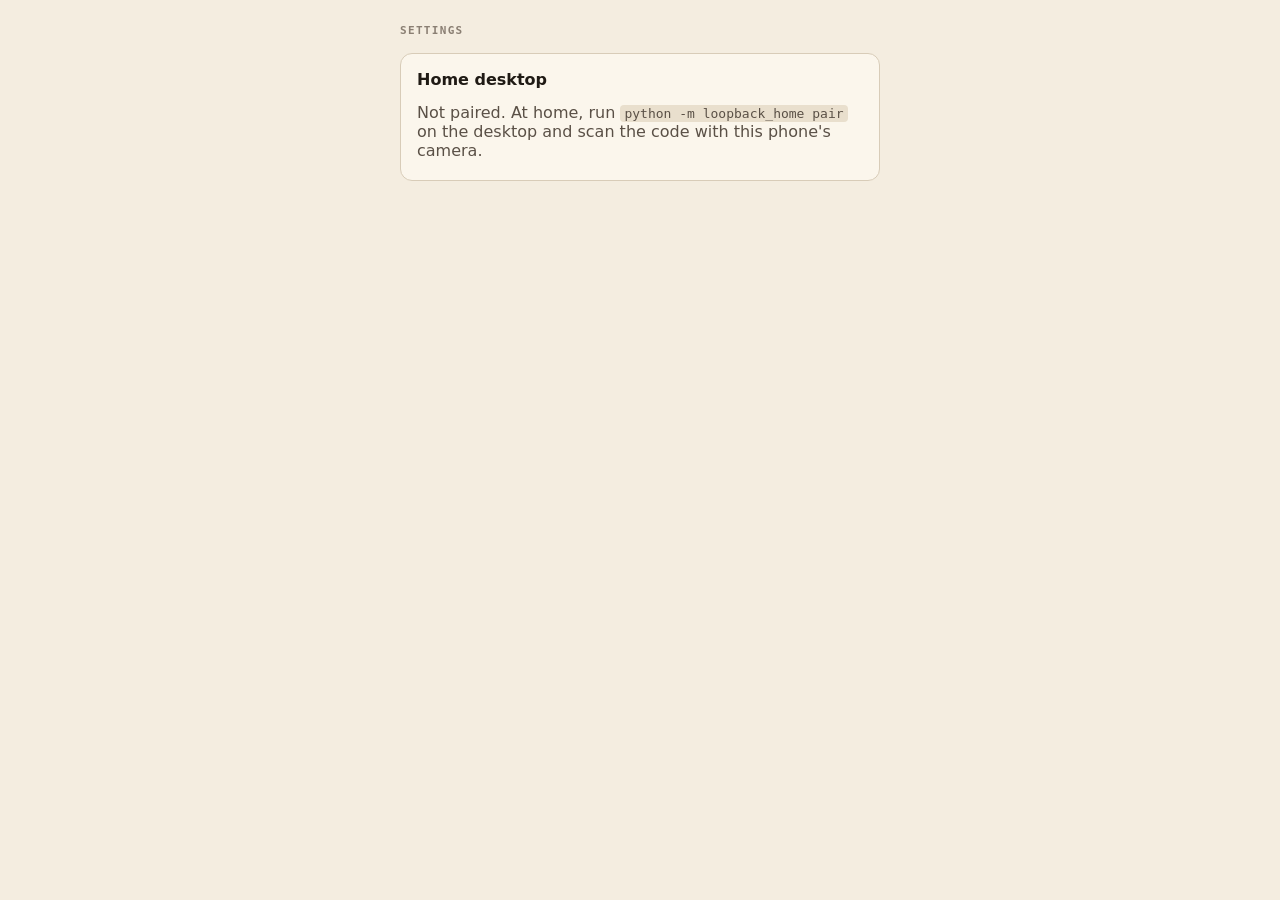
==== index.html @ 72ccd010 "publish 2026-09-13T17:46:12" ====
<!doctype html>
<html lang="en">
  <head>
    <meta charset="UTF-8" />
    <meta name="viewport" content="width=device-width, initial-scale=1, viewport-fit=cover" />
    <meta name="theme-color" content="#f4ede0" />
    <link rel="icon" href="/icon-192.png" />
    <title>LoopBack</title>
    <script type="module" crossorigin src="/assets/index-c_p_QL06.js"></script>
    <link rel="stylesheet" crossorigin href="/assets/index-CnrG-cSB.css">
  <link rel="manifest" href="/manifest.webmanifest"></head>
  <body>
    <div id="root"></div>
  </body>
</html>
---- assets/index-CnrG-cSB.css ----
:root{--paper: #f4ede0;--paper-deep: #e9dfcd;--ink: #1f1a14;--ink-soft: #5a5046;--ink-mute: #8a7f73;--rule: #d8ccb8;--sienna: #b5532f;--sienna-deep: #8f3e22;--home: #3d6b5a;--clickup: #6b5bd6;--ok: #3d6b5a;--warn: #8f3e22;color-scheme:light;font-family:system-ui,-apple-system,Segoe UI,Roboto,sans-serif;color:var(--ink);background:var(--paper)}*{box-sizing:border-box}body{margin:0;background:var(--paper)}button{font:inherit}.screen{min-height:100dvh;display:flex;flex-direction:column;gap:16px;padding:24px 20px calc(24px + env(safe-area-inset-bottom));max-width:520px;margin:0 auto}.row{display:flex;align-items:center;gap:12px}.between{justify-content:space-between}.grow{flex:1}.eyebrow{margin:0;font:600 11px/1.2 ui-monospace,monospace;letter-spacing:.12em;text-transform:uppercase;color:var(--ink-mute)}.muted{color:var(--ink-soft);margin:4px 0}.ok{color:var(--ok);font-weight:600}.warn{color:var(--warn);font-weight:600}.card{background:#fbf6ec;border:1px solid var(--rule);border-radius:12px;padding:16px;display:flex;flex-direction:column;gap:10px}.card h2{margin:0;font-size:16px}.btn{border:1px solid var(--ink);background:transparent;color:var(--ink);border-radius:999px;padding:12px 18px;min-height:48px}.btn-primary{border:none;background:var(--sienna);color:var(--paper);border-radius:999px;padding:14px 20px;min-height:52px;font-weight:600}.btn-text{border:none;background:none;color:var(--ink-soft);text-decoration:underline;padding:8px;min-height:44px}.btn:disabled,.btn-primary:disabled{opacity:.5}.pill{font:600 12px/1 ui-monospace,monospace;padding:6px 10px;border-radius:999px;background:var(--paper-deep);border:none;color:var(--ink);min-height:32px}.record-button{width:112px;height:112px;border-radius:50%;border:none;background:var(--sienna);color:var(--paper);font-size:40px;box-shadow:0 0 0 8px #e8b8a577,0 12px 30px -12px var(--sienna-deep)}.stop-button{width:112px;height:112px;border-radius:50%;border:4px solid var(--sienna);background:var(--paper);display:grid;place-items:center}.stop-button span{width:32px;height:32px;border-radius:6px;background:var(--sienna)}.timer{font:500 56px/1 ui-monospace,monospace;font-variant-numeric:tabular-nums;margin:0}.center{display:flex;flex-direction:column;align-items:center;gap:12px}.mode-row{display:grid;grid-template-columns:repeat(3,1fr);gap:8px}.mode-row button{border:1px solid var(--rule);background:#fbf6ec;border-radius:12px;min-height:56px;color:var(--ink)}.outcomes{list-style:none;margin:0;padding:0;display:flex;flex-direction:column;gap:6px;font:13px/1.3 ui-monospace,monospace;color:var(--ink-soft)}.banner{border:1px solid var(--rule);background:#fbf6ec;border-radius:10px;padding:12px}.dest-home{color:var(--home)}.dest-clickup{color:var(--clickup)}.field{width:100%;border:2px solid var(--rule);border-radius:12px;padding:14px;font:18px/1.4 inherit;background:#fffdf8;color:var(--ink);resize:vertical}.field.home{border-color:var(--home)}.field.clickup{border-color:var(--clickup)}.sheet{position:fixed;inset:auto 0 0;background:var(--paper);border-top:1px solid var(--rule);border-radius:16px 16px 0 0;padding:20px 20px calc(20px + env(safe-area-inset-bottom));max-height:85dvh;overflow:auto;box-shadow:0 -12px 40px #0002}.tag-grid{display:grid;grid-template-columns:repeat(2,1fr);gap:10px}.tag-grid button{min-height:64px;border-radius:12px;border:1px solid var(--rule);background:#fbf6ec;font-size:16px}.tag-grid button[aria-pressed=true]{border:2px solid var(--sienna)}.list{list-style:none;margin:0;padding:0;display:flex;flex-direction:column;gap:8px}.list li{display:flex;justify-content:space-between;gap:8px;padding:10px 0;border-bottom:1px solid var(--rule)}code{font-size:13px;background:var(--paper-deep);padding:1px 4px;border-radius:4px}
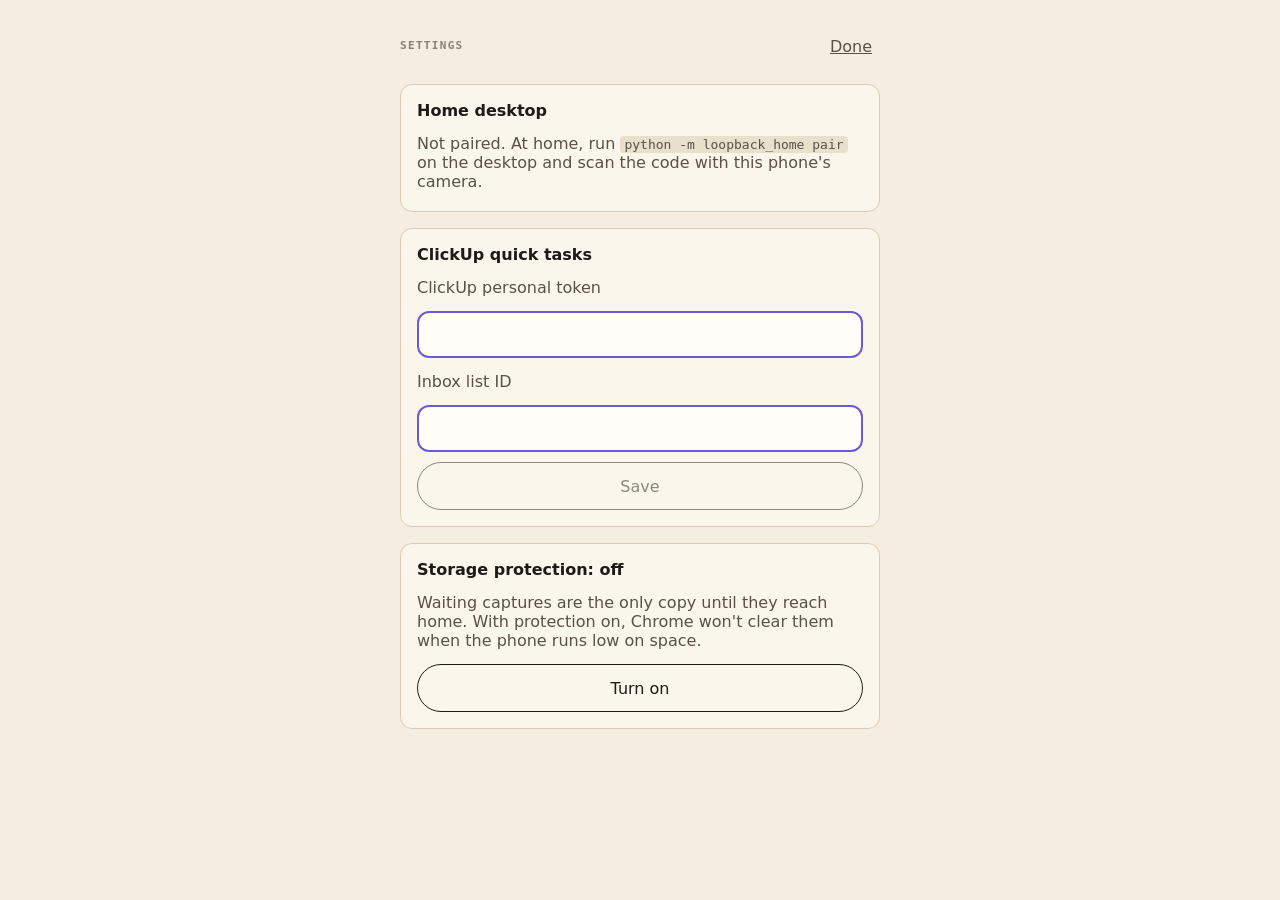
==== commit 826b4212: "publish 2026-09-15T22:42:50" ====
--- a/index.html
+++ b/index.html
@@ -6,7 +6,7 @@
     <meta name="theme-color" content="#f4ede0" />
     <link rel="icon" href="/icon-192.png" />
     <title>LoopBack</title>
-    <script type="module" crossorigin src="/assets/index-c_p_QL06.js"></script>
+    <script type="module" crossorigin src="/assets/index-CykoZ7gj.js"></script>
     <link rel="stylesheet" crossorigin href="/assets/index-CnrG-cSB.css">
   <link rel="manifest" href="/manifest.webmanifest"></head>
   <body>
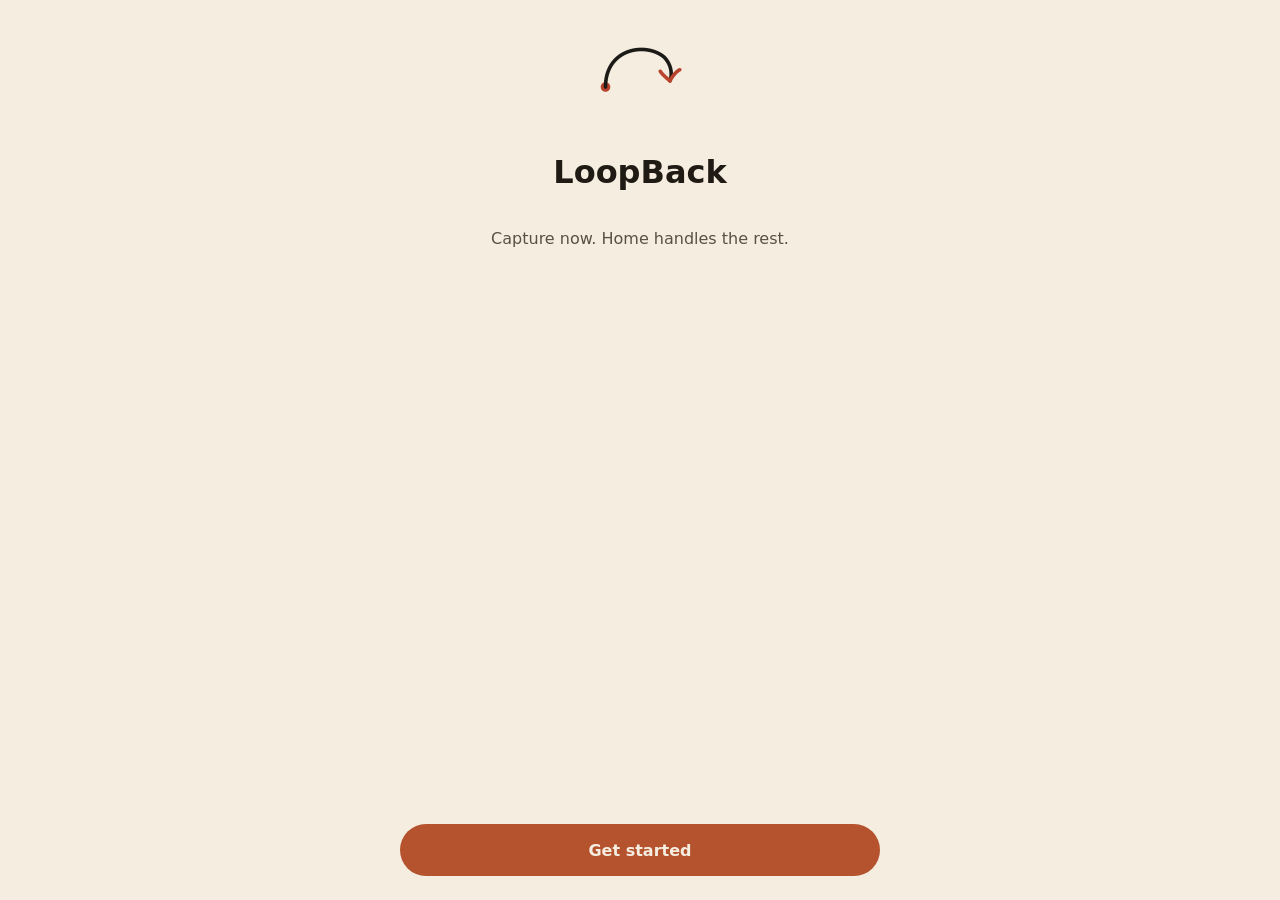
==== commit 0b03523f: "publish 2026-09-16T21:18:25" ====
--- a/index.html
+++ b/index.html
@@ -6,8 +6,8 @@
     <meta name="theme-color" content="#f4ede0" />
     <link rel="icon" href="/icon-192.png" />
     <title>LoopBack</title>
-    <script type="module" crossorigin src="/assets/index-CykoZ7gj.js"></script>
-    <link rel="stylesheet" crossorigin href="/assets/index-CnrG-cSB.css">
+    <script type="module" crossorigin src="/assets/index-DPChZE5q.js"></script>
+    <link rel="stylesheet" crossorigin href="/assets/index-D62Q-58R.css">
   <link rel="manifest" href="/manifest.webmanifest"></head>
   <body>
     <div id="root"></div>
--- a/assets/index-D62Q-58R.css
+++ b/assets/index-D62Q-58R.css
@@ -0,0 +1 @@
+:root{--paper: #f4ede0;--paper-deep: #e9dfcd;--ink: #1f1a14;--ink-soft: #5a5046;--ink-mute: #8a7f73;--rule: #d8ccb8;--sienna: #b5532f;--sienna-deep: #8f3e22;--home: #3d6b5a;--clickup: #6b5bd6;--ok: #3d6b5a;--warn: #8f3e22;color-scheme:light;font-family:system-ui,-apple-system,Segoe UI,Roboto,sans-serif;color:var(--ink);background:var(--paper)}*{box-sizing:border-box}body{margin:0;background:var(--paper)}button{font:inherit}.screen{min-height:100dvh;display:flex;flex-direction:column;gap:16px;padding:24px 20px calc(24px + env(safe-area-inset-bottom));max-width:520px;margin:0 auto}.row{display:flex;align-items:center;gap:12px}.between{justify-content:space-between}.grow{flex:1}.eyebrow{margin:0;font:600 11px/1.2 ui-monospace,monospace;letter-spacing:.12em;text-transform:uppercase;color:var(--ink-mute)}.muted{color:var(--ink-soft);margin:4px 0}.ok{color:var(--ok);font-weight:600}.warn{color:var(--warn);font-weight:600}.card{background:#fbf6ec;border:1px solid var(--rule);border-radius:12px;padding:16px;display:flex;flex-direction:column;gap:10px}.card h2{margin:0;font-size:16px}.btn{border:1px solid var(--ink);background:transparent;color:var(--ink);border-radius:999px;padding:12px 18px;min-height:48px}.btn-primary{border:none;background:var(--sienna);color:var(--paper);border-radius:999px;padding:14px 20px;min-height:52px;font-weight:600}.btn-text{border:none;background:none;color:var(--ink-soft);text-decoration:underline;padding:8px;min-height:44px}.btn:disabled,.btn-primary:disabled{opacity:.5}.pill{font:600 12px/1 ui-monospace,monospace;padding:6px 10px;border-radius:999px;background:var(--paper-deep);border:none;color:var(--ink);min-height:32px}.record-button,.stop-button{width:112px;height:112px;border-radius:50%;border:4px solid var(--sienna);background:var(--paper);display:grid;place-items:center;box-shadow:0 12px 30px -12px var(--sienna-deep)}.record-dot{width:56px;height:56px;border-radius:50%;background:var(--sienna)}.stop-button span{width:32px;height:32px;border-radius:6px;background:var(--sienna)}.stop-button.listening{animation:pulse-ring 1.6s ease-in-out infinite}@media(prefers-reduced-motion:reduce){.stop-button.listening{animation:none}}@keyframes pulse-ring{0%,to{box-shadow:0 12px 30px -12px var(--sienna-deep),0 0 #e8b8a577}50%{box-shadow:0 12px 30px -12px var(--sienna-deep),0 0 0 10px #e8b8a500}}.timer{font:500 56px/1 ui-monospace,monospace;font-variant-numeric:tabular-nums;margin:0}.center{display:flex;flex-direction:column;align-items:center;gap:12px}.mode-row{display:grid;grid-template-columns:repeat(3,1fr);gap:8px}.mode-row button{border:1px solid var(--rule);background:#fbf6ec;border-radius:12px;min-height:56px;color:var(--ink)}.outcomes{list-style:none;margin:0;padding:0;display:flex;flex-direction:column;gap:6px;font:13px/1.3 ui-monospace,monospace;color:var(--ink-soft)}.banner{border:1px solid var(--rule);background:#fbf6ec;border-radius:10px;padding:12px}.dest-home{color:var(--home)}.dest-clickup{color:var(--clickup)}.field{width:100%;border:2px solid var(--rule);border-radius:12px;padding:14px;font:18px/1.4 inherit;background:#fffdf8;color:var(--ink);resize:vertical}.field.home{border-color:var(--home)}.field.clickup{border-color:var(--clickup)}.sheet{position:fixed;inset:auto 0 0;background:var(--paper);border-top:1px solid var(--rule);border-radius:16px 16px 0 0;padding:20px 20px calc(20px + env(safe-area-inset-bottom));max-height:85dvh;overflow:auto;box-shadow:0 -12px 40px #0002}.tag-grid{display:grid;grid-template-columns:repeat(2,1fr);gap:10px}.tag-grid button{min-height:64px;border-radius:12px;border:1px solid var(--rule);background:#fbf6ec;font-size:16px}.tag-grid button[aria-pressed=true]{border:2px solid var(--sienna)}.list{list-style:none;margin:0;padding:0;display:flex;flex-direction:column;gap:8px}.list li{display:flex;justify-content:space-between;gap:8px;padding:10px 0;border-bottom:1px solid var(--rule)}code{font-size:13px;background:var(--paper-deep);padding:1px 4px;border-radius:4px}
